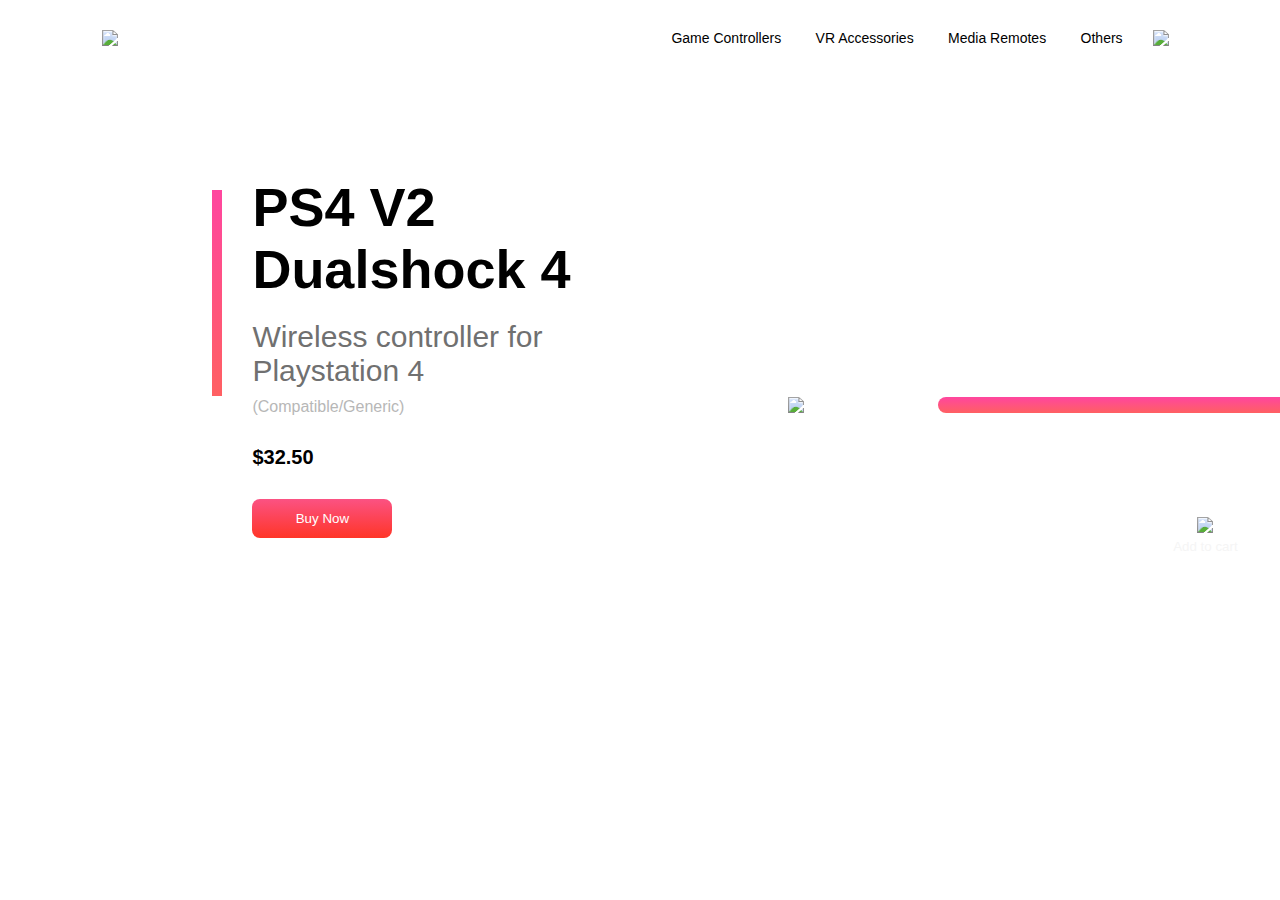
==== PS5.HTML @ b1e5d9d9 "PEHLA No. 1" ====
<!DOCTYPE html>
<html lang="en">
<head>
    <meta charset="UTF-8">
    <meta name="viewport" content="width=device-width, initial-scale=1.0">
    <title>PS5</title>
    <link rel="stylesheet" href="ps5.css">
</head>
<body>
    <div class="container">
        <div class="navbar">
            <img src="PSimg/logo.png" class="logo">
            <nav>
                <ul>
                    <li><a href="">Game Controllers</a></li>
                    <li><a href="">VR Accessories</a></li>
                    <li><a href="">Media Remotes</a></li>
                    <li><a href="">Others</a></li>
                </ul>
            </nav>
            <img src="PSimg/menu.png" class="menu-icon">
        </div>
        <div class="row">
            <div class="col-1">
                <h2>PS4 V2 <br>Dualshock 4</h2>
                <h3>Wireless controller for Playstation 4</h3>
                <p>(Compatible/Generic)</p>
                <h4>$32.50</h4>
                <button type="button">Buy Now <img src="PSimg/arrow.png"</button>
            </div>
            <div class="col-2">
                <img src="PSimg/controller.png" class="controller">
               <div class="colorbox"> 
                <div class="adbutton">
                   <img src="PSimg/add.png">
                    <p><small>Add to cart</small></p>
                </div>
              </div>
            </div>
        </div>
    </div>
</body>
</html>
---- ps5.css ----
*{
    margin:0;
    padding:0;
    font-family: sans-serif;
}
.container{
    width:100%;
    min-height: 100vh;
    padding-left: 8%;
    padding-right: 8%;
    box-sizing: border-box;
    overflow:hidden;
}
.navbar{
    width:100%;
    display:flex;
    align-items: center;
}
.logo{
    width:50px;
    cursor: pointer;
    margin:30px 0px;
}
.menu-icon{
    width:25px;
    cursor:pointer;

}
nav{
    flex:1;
    text-align: right;
}
nav ul li{
    list-style: none;
    display:inline-block;
    margin-right: 30px;
}
nav ul li a{
    text-decoration: none;
    color:#000;
    font-size: 14px;
}
nav ul li a:hover{
    color:#E1401D;
}
.row{
    display: flex;
    justify-content:space-between;
    align-items: center;
    margin-left:100px ;
    margin-top: 100px;
}
.col-1{
    flex-basis: 40%;
    position: relative;
    margin-left: 50px;
}
.col-1 h2{
    font-size: 54px;
}
.col-1 h3{
    font-size: 30px;
    color: #707070;
    font-weight: 100;
    margin:20px 0 10px;
}
.col-1 p{
    font-size: 16px;
    color:#b7b7b7;
    font-weight: 100;
}
.col-1 h4{
    font-size: 20px;
    margin:30px 0;

}
button{
    width:140px;
    border:0;
    padding:12px 10px;
    outline: none;
    color: #fff;
    background: linear-gradient(#fb5283,#ff3527);
    border-radius: 8px;
    cursor: pointer;
    transition: width 0.5s;
}
button img{
    width:30px;
    display: none;

}
button:hover img{
    display:block;
}
button:hover{
    width:160px;
    align-items: center;
    display: flex;
    justify-content: space-between;
}
.col-1:after{
    content:'' ;
    width: 10px;
    height: 57%;
    background: linear-gradient(#ff469f,#ff6062);
    position:absolute;
    left:-40px;
    top:14px;
}
.col-2{
    position: relative;
    flex-basis:40%;
    align-items: center;
    margin:100px 0 0 0;
}
.col-2 .controller{
    width: 700px;
}
.colorbox{
    width: 100%;
    height: 80%;
    background: linear-gradient(#ff469f,#ff6062);
    position:absolute;
    border-radius: 30px 0 0 30px;
    left:0;
    top:0;
    z-index: -1;
    transform :translateX(150px);
}
.adbutton{
    position:absolute;
    text-align: center;
    color: whitesmoke;
    right:90px;
    top:120px;
}
.adbutton img{
    width: 50px
}
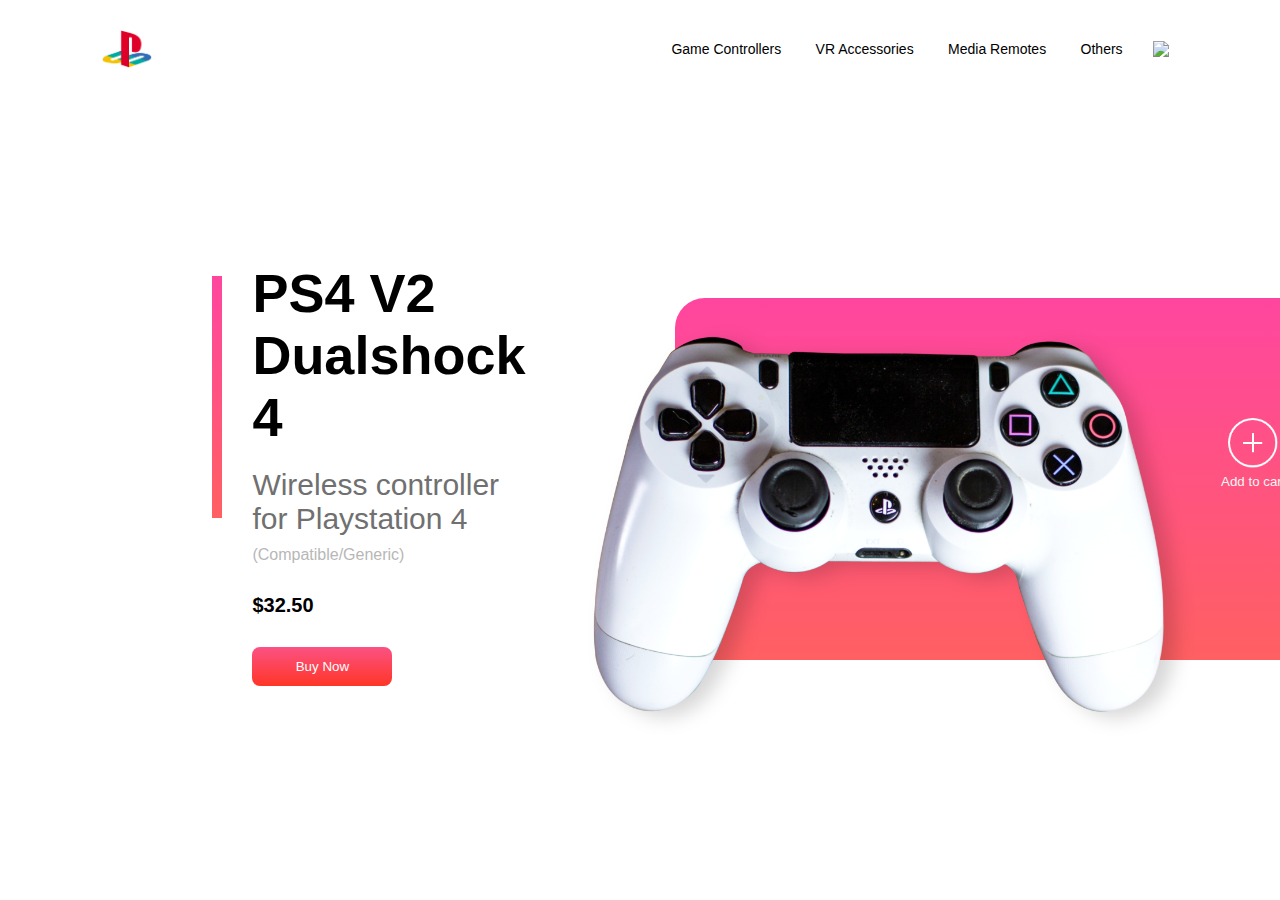
==== commit b897ef64: "Update PS5.HTML" ====
--- a/PS5.HTML
+++ b/PS5.HTML
@@ -9,7 +9,7 @@
 <body>
     <div class="container">
         <div class="navbar">
-            <img src="PSimg/logo.png" class="logo">
+            <img src="logo.png" class="logo">
             <nav>
                 <ul>
                     <li><a href="">Game Controllers</a></li>
@@ -18,7 +18,7 @@
                     <li><a href="">Others</a></li>
                 </ul>
             </nav>
-            <img src="PSimg/menu.png" class="menu-icon">
+            <img src="menu.png" class="menu-icon">
         </div>
         <div class="row">
             <div class="col-1">
@@ -29,10 +29,10 @@
                 <button type="button">Buy Now <img src="PSimg/arrow.png"</button>
             </div>
             <div class="col-2">
-                <img src="PSimg/controller.png" class="controller">
+                <img src="controller.png" class="controller">
                <div class="colorbox"> 
                 <div class="adbutton">
-                   <img src="PSimg/add.png">
+                   <img src="add.png">
                     <p><small>Add to cart</small></p>
                 </div>
               </div>
@@ -40,4 +40,4 @@
         </div>
     </div>
 </body>
-</html>+</html>
